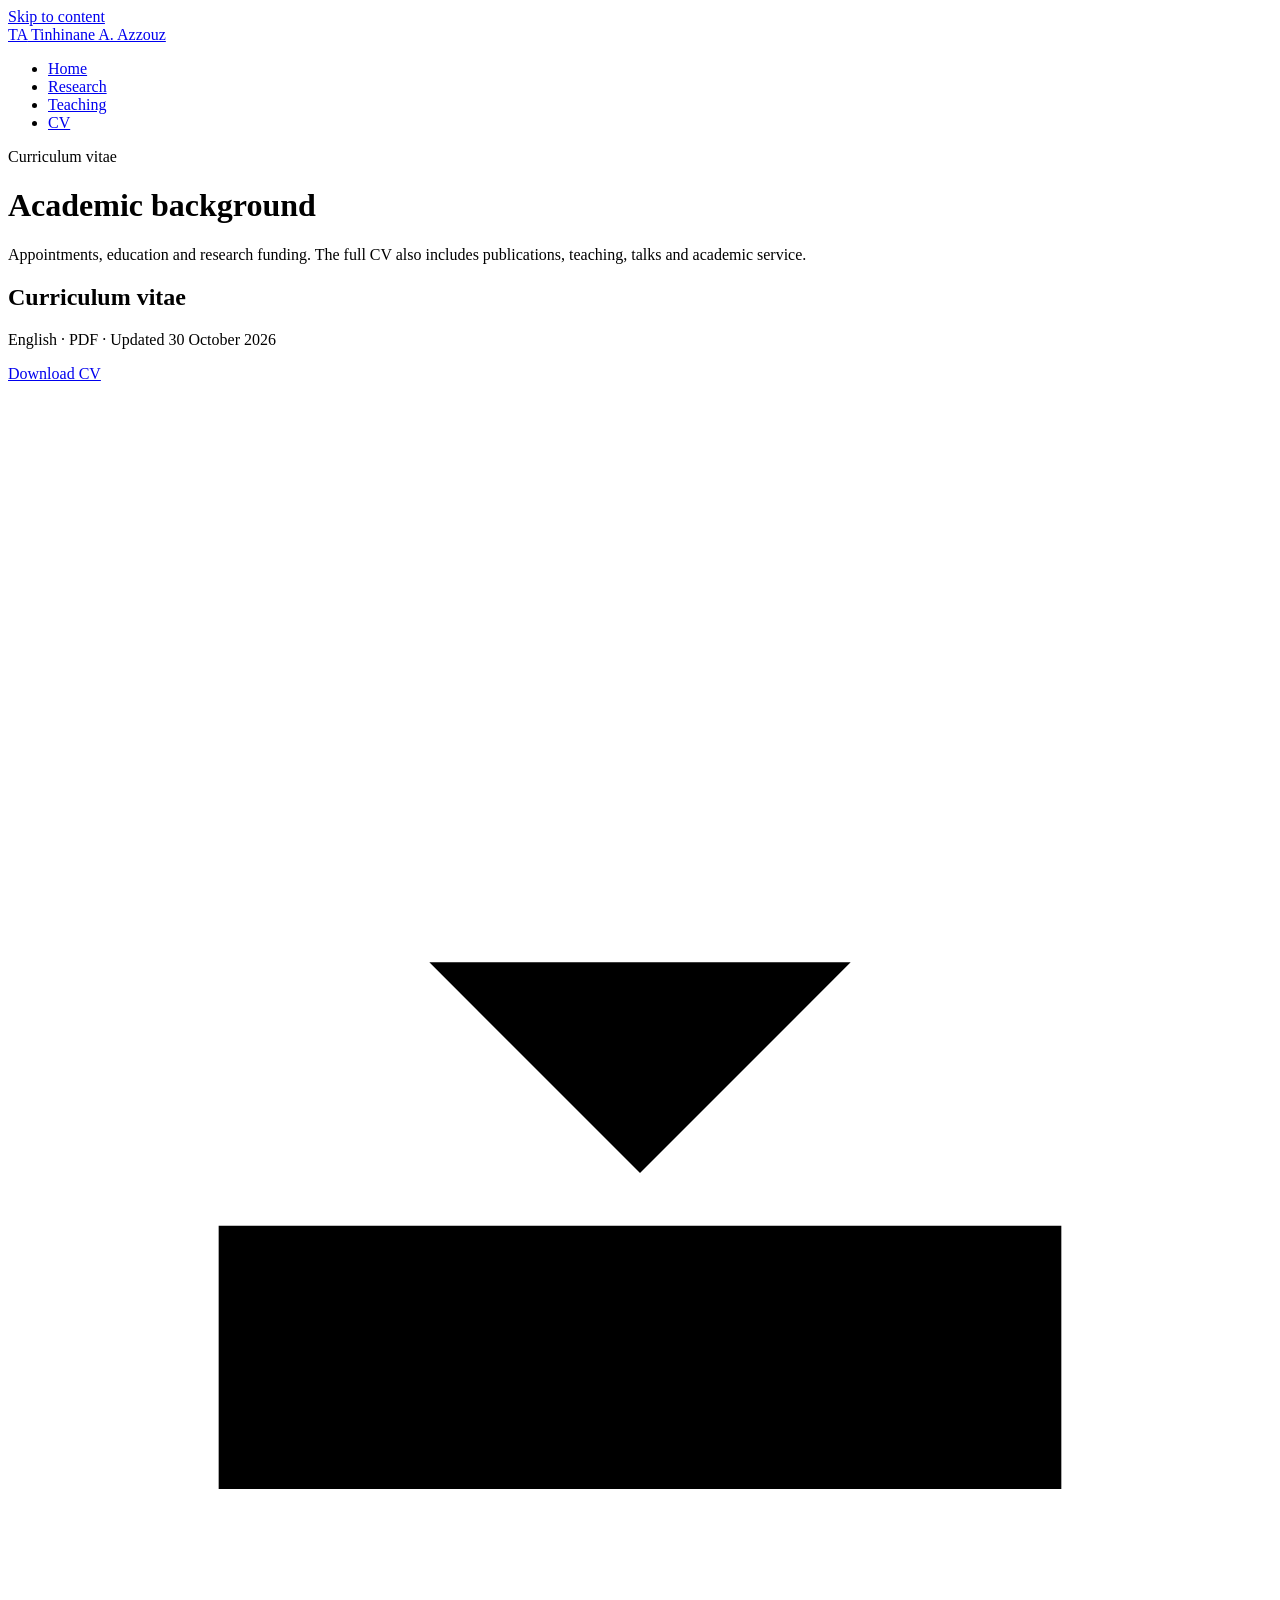
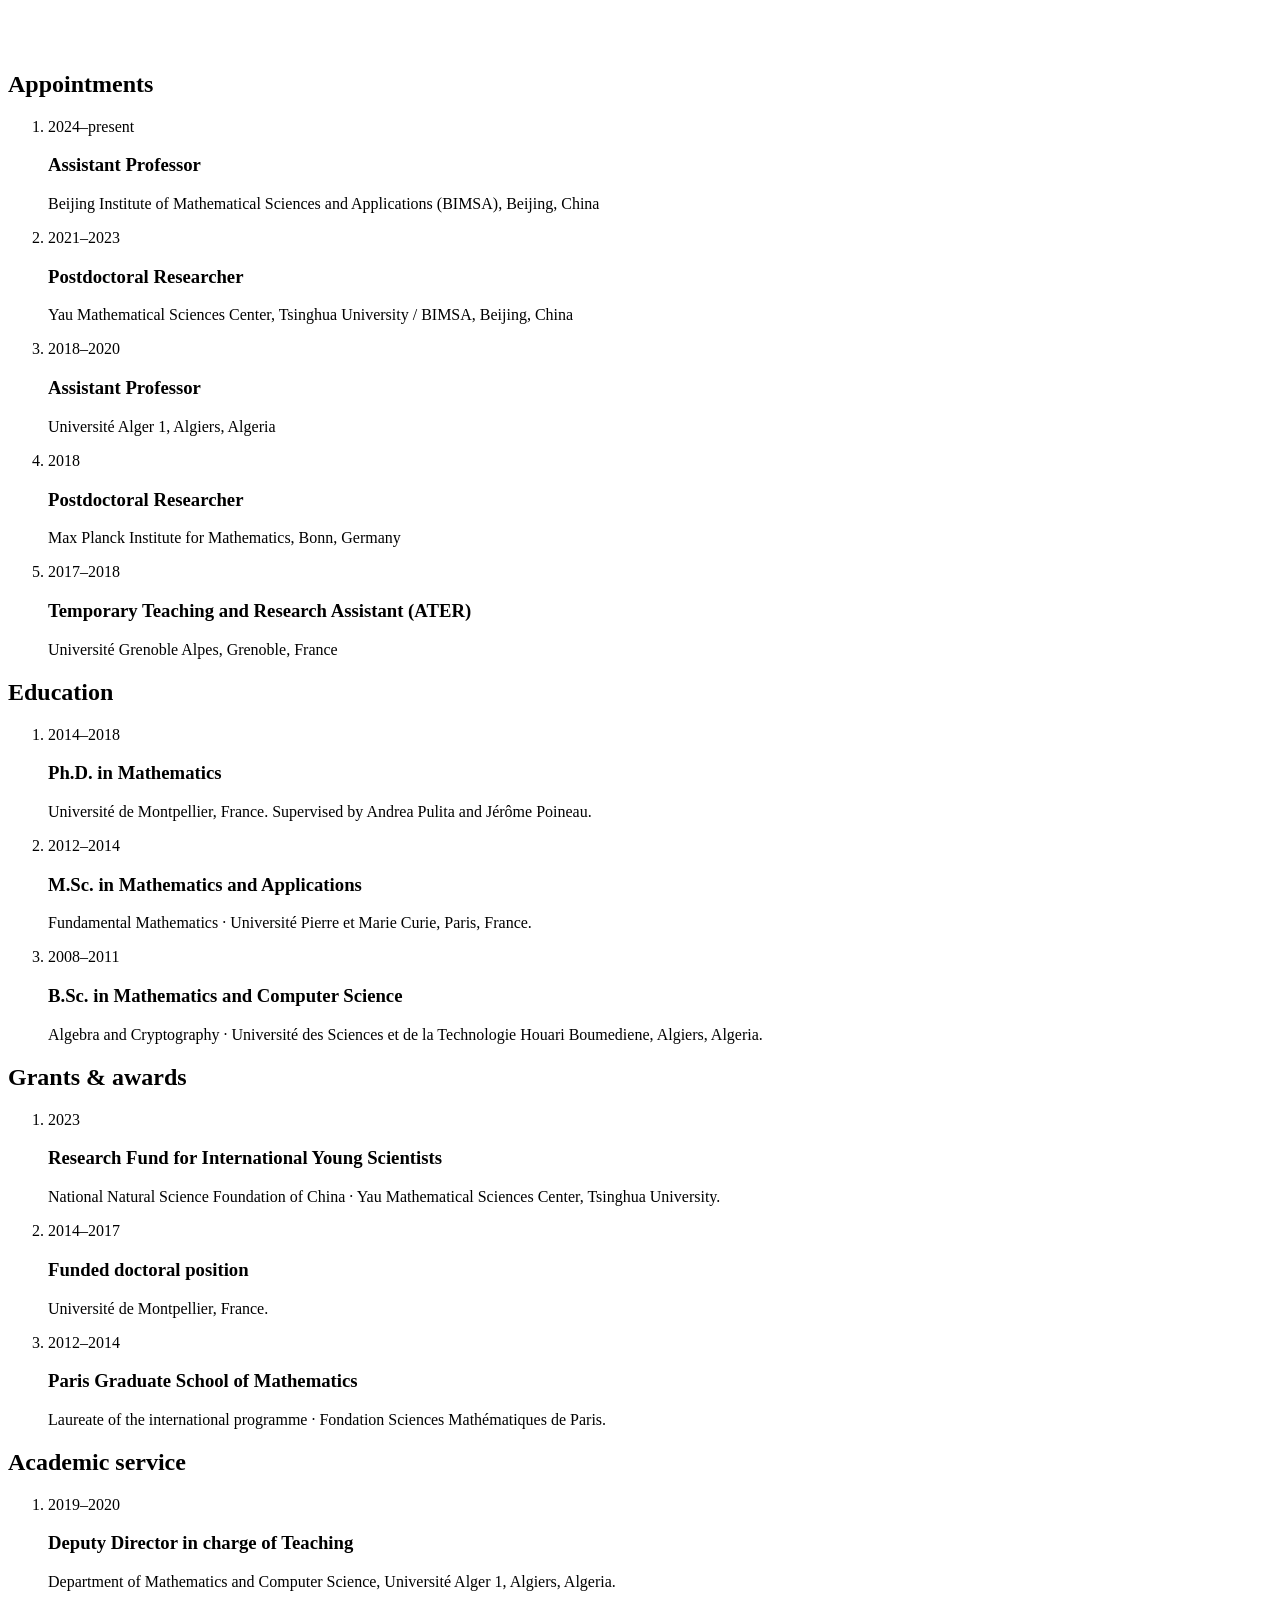
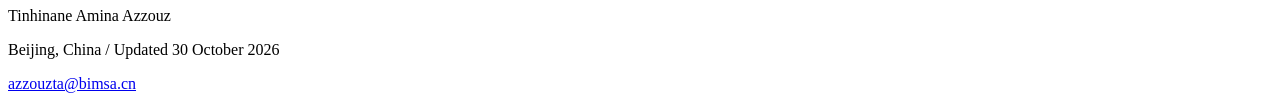
==== cv.html @ 10f367b9 "Create academic website with research, teaching and CV pages" ====
<!doctype html>
<html lang="en"><head><meta charset="utf-8"><meta name="viewport" content="width=device-width, initial-scale=1"><meta name="color-scheme" content="light"><meta name="theme-color" content="#f8f6f0"><title>Curriculum vitae | Tinhinane Amina Azzouz</title><meta name="description" content="Academic CV of Tinhinane Amina Azzouz: appointments, education, publications, teaching and research funding."><meta name="author" content="Tinhinane Amina Azzouz"><link rel="stylesheet" href="assets/site.css"><link rel="icon" href="assets/favicon.svg" type="image/svg+xml"></head><body class="cv-page"><a class="skip-link" href="#main">Skip to content</a><header class="site-header"><div class="wrap header-inner"><a class="wordmark" href="index.html"><span aria-hidden="true">TA</span> Tinhinane A. Azzouz</a><nav aria-label="Main navigation"><ul class="main-nav"><li><a href="index.html">Home</a></li><li><a href="research.html">Research</a></li><li><a href="teaching.html">Teaching</a></li><li><a href="cv.html" aria-current="page" class="nav-cv">CV</a></li></ul></nav></div></header><main id="main" class="wrap">
<header class="page-header"><p class="eyebrow">Curriculum vitae</p><h1>Academic background</h1><p class="page-description">Appointments, education and research funding. The full CV also includes publications, teaching, talks and academic service.</p></header>
<section class="cv-download" aria-labelledby="download-title"><div><h2 id="download-title">Curriculum vitae</h2><p>English · PDF · Updated 30 October 2026</p></div><a class="button" href="files/CV_Tinhinane_Amina_Azzouz.pdf" download>Download CV <svg viewBox="0 0 24 24" aria-hidden="true"><path d="M12 3v12m-4-4 4 4 4-4M4 16v5h16v-5"/></svg></a></section>
<section class="content-section" aria-labelledby="appointments-title"><div class="section-heading"><h2 id="appointments-title">Appointments</h2></div><ol class="timeline"><li><p class="time">2024–present</p><div><h3>Assistant Professor</h3><p>Beijing Institute of Mathematical Sciences and Applications (BIMSA), Beijing, China</p></div></li><li><p class="time">2021–2023</p><div><h3>Postdoctoral Researcher</h3><p>Yau Mathematical Sciences Center, Tsinghua University / BIMSA, Beijing, China</p></div></li><li><p class="time">2018–2020</p><div><h3>Assistant Professor</h3><p>Université Alger 1, Algiers, Algeria</p></div></li><li><p class="time">2018</p><div><h3>Postdoctoral Researcher</h3><p>Max Planck Institute for Mathematics, Bonn, Germany</p></div></li><li><p class="time">2017–2018</p><div><h3>Temporary Teaching and Research Assistant (ATER)</h3><p>Université Grenoble Alpes, Grenoble, France</p></div></li></ol></section>
<section class="content-section" aria-labelledby="education-title"><div class="section-heading"><h2 id="education-title">Education</h2></div><ol class="timeline"><li><p class="time">2014–2018</p><div><h3>Ph.D. in Mathematics</h3><p>Université de Montpellier, France. Supervised by Andrea Pulita and Jérôme Poineau.</p></div></li><li><p class="time">2012–2014</p><div><h3>M.Sc. in Mathematics and Applications</h3><p>Fundamental Mathematics · Université Pierre et Marie Curie, Paris, France.</p></div></li><li><p class="time">2008–2011</p><div><h3>B.Sc. in Mathematics and Computer Science</h3><p>Algebra and Cryptography · Université des Sciences et de la Technologie Houari Boumediene, Algiers, Algeria.</p></div></li></ol></section>
<section class="content-section" aria-labelledby="funding-title"><div class="section-heading"><h2 id="funding-title">Grants &amp; awards</h2></div><ol class="timeline"><li><p class="time">2023</p><div><h3>Research Fund for International Young Scientists</h3><p>National Natural Science Foundation of China · Yau Mathematical Sciences Center, Tsinghua University.</p></div></li><li><p class="time">2014–2017</p><div><h3>Funded doctoral position</h3><p>Université de Montpellier, France.</p></div></li><li><p class="time">2012–2014</p><div><h3>Paris Graduate School of Mathematics</h3><p>Laureate of the international programme · Fondation Sciences Mathématiques de Paris.</p></div></li></ol></section>
<section class="content-section last-section" aria-labelledby="service-title"><div class="section-heading"><h2 id="service-title">Academic service</h2></div><ol class="timeline"><li><p class="time">2019–2020</p><div><h3>Deputy Director in charge of Teaching</h3><p>Department of Mathematics and Computer Science, Université Alger 1, Algiers, Algeria.</p></div></li></ol></section>
</main><footer class="site-footer"><div class="wrap footer-inner"><span>Tinhinane Amina Azzouz</span><p>Beijing, China <span class="inline-divider" aria-hidden="true">/</span> Updated 30 October 2026</p><a href="mailto:azzouzta@bimsa.cn">azzouzta@bimsa.cn</a></div></footer></body></html>
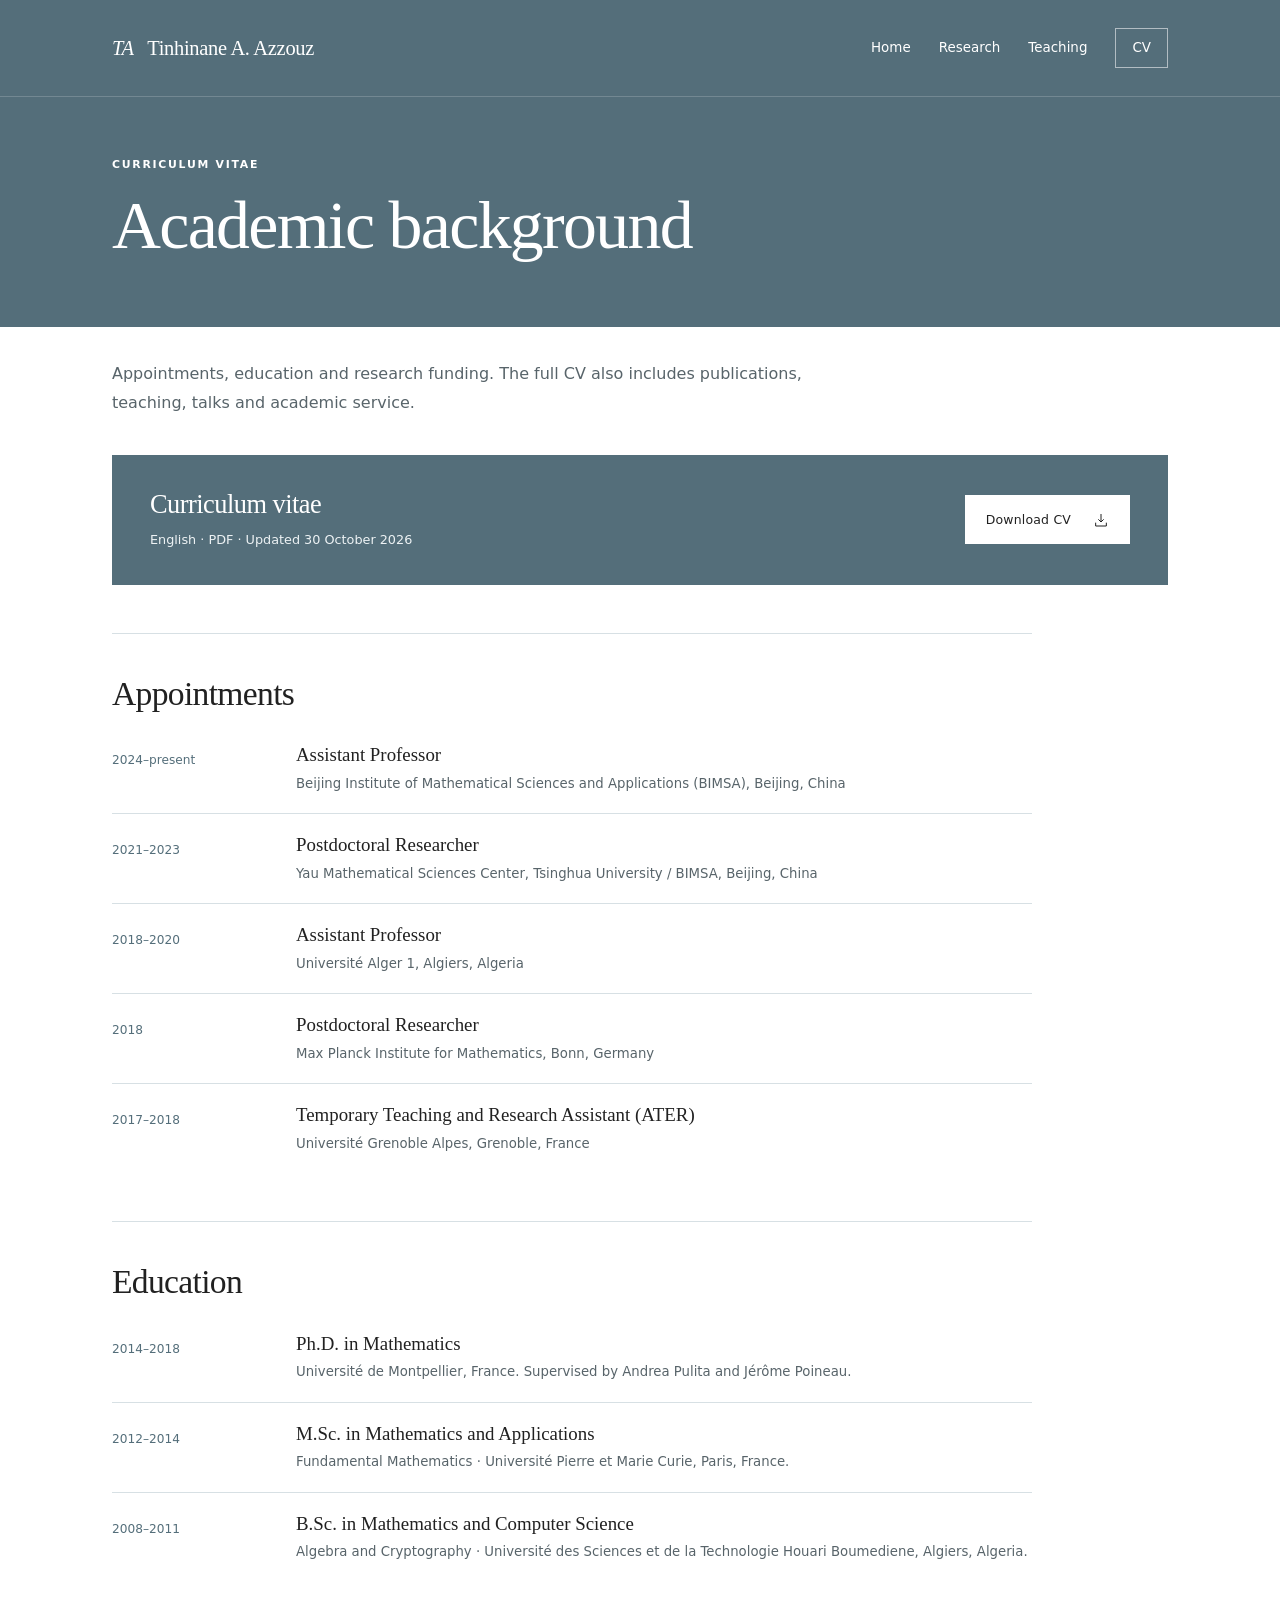
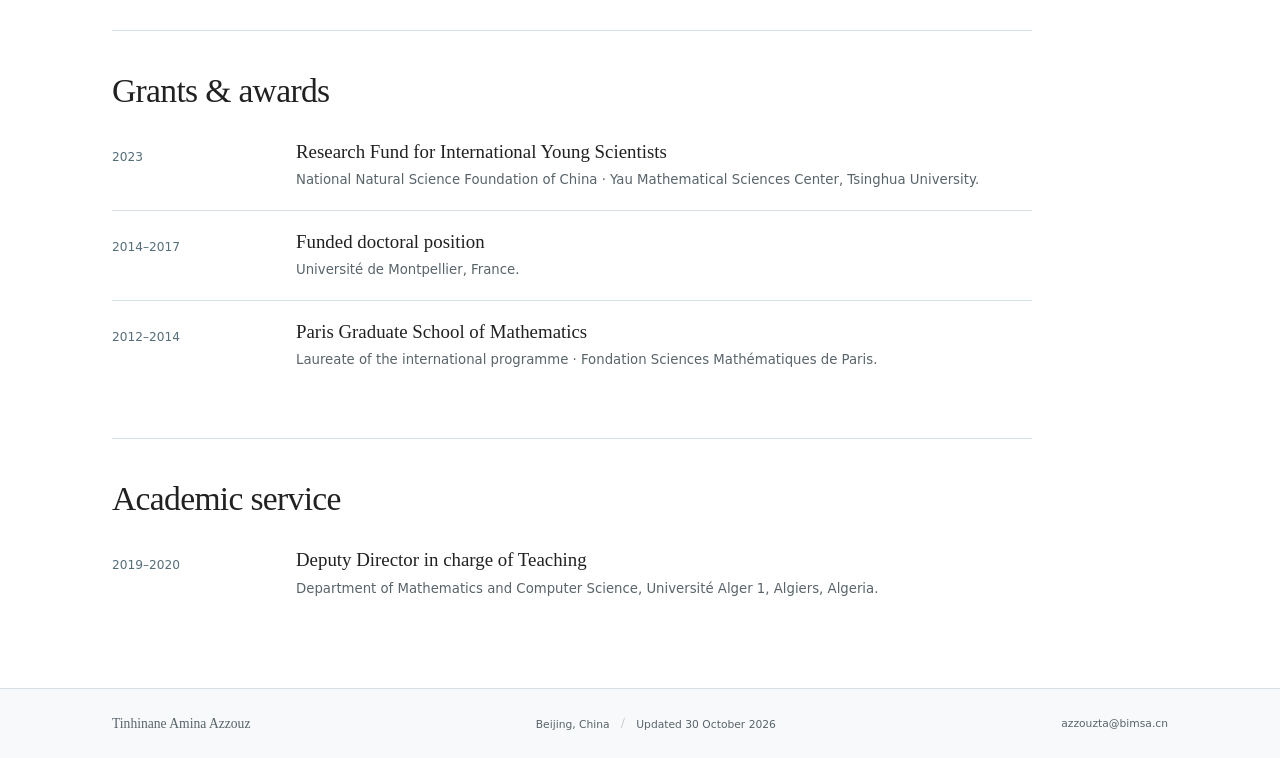
==== commit 398ef359: "Apply original Google Sites banners across academic pages" ====
--- a/cv.html
+++ b/cv.html
@@ -1,9 +1,9 @@
 <!doctype html>
-<html lang="en"><head><meta charset="utf-8"><meta name="viewport" content="width=device-width, initial-scale=1"><meta name="color-scheme" content="light"><meta name="theme-color" content="#f8f6f0"><title>Curriculum vitae | Tinhinane Amina Azzouz</title><meta name="description" content="Academic CV of Tinhinane Amina Azzouz: appointments, education, publications, teaching and research funding."><meta name="author" content="Tinhinane Amina Azzouz"><link rel="stylesheet" href="assets/site.css"><link rel="icon" href="assets/favicon.svg" type="image/svg+xml"></head><body class="cv-page"><a class="skip-link" href="#main">Skip to content</a><header class="site-header"><div class="wrap header-inner"><a class="wordmark" href="index.html"><span aria-hidden="true">TA</span> Tinhinane A. Azzouz</a><nav aria-label="Main navigation"><ul class="main-nav"><li><a href="index.html">Home</a></li><li><a href="research.html">Research</a></li><li><a href="teaching.html">Teaching</a></li><li><a href="cv.html" aria-current="page" class="nav-cv">CV</a></li></ul></nav></div></header><main id="main" class="wrap">
-<header class="page-header"><p class="eyebrow">Curriculum vitae</p><h1>Academic background</h1><p class="page-description">Appointments, education and research funding. The full CV also includes publications, teaching, talks and academic service.</p></header>
+<html lang="en"><head><meta charset="utf-8"><meta name="viewport" content="width=device-width, initial-scale=1"><meta name="color-scheme" content="light"><meta name="theme-color" content="#546e7a"><title>Curriculum vitae | Tinhinane Amina Azzouz</title><meta name="description" content="Academic CV of Tinhinane Amina Azzouz: appointments, education, publications, teaching and research funding."><meta name="author" content="Tinhinane Amina Azzouz"><link rel="stylesheet" href="assets/site.css"><link rel="icon" href="assets/favicon.svg" type="image/svg+xml"></head><body class="cv-page"><a class="skip-link" href="#main">Skip to content</a><header class="site-header"><div class="wrap header-inner"><a class="wordmark" href="index.html"><span aria-hidden="true">TA</span> Tinhinane A. Azzouz</a><nav aria-label="Main navigation"><ul class="main-nav"><li><a href="index.html">Home</a></li><li><a href="research.html">Research</a></li><li><a href="teaching.html">Teaching</a></li><li><a href="cv.html" aria-current="page" class="nav-cv">CV</a></li></ul></nav></div></header><main id="main"><header class="color-banner" aria-labelledby="page-title"><div class="wrap banner-inner"><p class="eyebrow">Curriculum vitae</p><h1 id="page-title">Academic background</h1></div></header><div class="wrap">
+<div class="page-introduction"><p class="page-description">Appointments, education and research funding. The full CV also includes publications, teaching, talks and academic service.</p></div>
 <section class="cv-download" aria-labelledby="download-title"><div><h2 id="download-title">Curriculum vitae</h2><p>English · PDF · Updated 30 October 2026</p></div><a class="button" href="files/CV_Tinhinane_Amina_Azzouz.pdf" download>Download CV <svg viewBox="0 0 24 24" aria-hidden="true"><path d="M12 3v12m-4-4 4 4 4-4M4 16v5h16v-5"/></svg></a></section>
 <section class="content-section" aria-labelledby="appointments-title"><div class="section-heading"><h2 id="appointments-title">Appointments</h2></div><ol class="timeline"><li><p class="time">2024–present</p><div><h3>Assistant Professor</h3><p>Beijing Institute of Mathematical Sciences and Applications (BIMSA), Beijing, China</p></div></li><li><p class="time">2021–2023</p><div><h3>Postdoctoral Researcher</h3><p>Yau Mathematical Sciences Center, Tsinghua University / BIMSA, Beijing, China</p></div></li><li><p class="time">2018–2020</p><div><h3>Assistant Professor</h3><p>Université Alger 1, Algiers, Algeria</p></div></li><li><p class="time">2018</p><div><h3>Postdoctoral Researcher</h3><p>Max Planck Institute for Mathematics, Bonn, Germany</p></div></li><li><p class="time">2017–2018</p><div><h3>Temporary Teaching and Research Assistant (ATER)</h3><p>Université Grenoble Alpes, Grenoble, France</p></div></li></ol></section>
 <section class="content-section" aria-labelledby="education-title"><div class="section-heading"><h2 id="education-title">Education</h2></div><ol class="timeline"><li><p class="time">2014–2018</p><div><h3>Ph.D. in Mathematics</h3><p>Université de Montpellier, France. Supervised by Andrea Pulita and Jérôme Poineau.</p></div></li><li><p class="time">2012–2014</p><div><h3>M.Sc. in Mathematics and Applications</h3><p>Fundamental Mathematics · Université Pierre et Marie Curie, Paris, France.</p></div></li><li><p class="time">2008–2011</p><div><h3>B.Sc. in Mathematics and Computer Science</h3><p>Algebra and Cryptography · Université des Sciences et de la Technologie Houari Boumediene, Algiers, Algeria.</p></div></li></ol></section>
 <section class="content-section" aria-labelledby="funding-title"><div class="section-heading"><h2 id="funding-title">Grants &amp; awards</h2></div><ol class="timeline"><li><p class="time">2023</p><div><h3>Research Fund for International Young Scientists</h3><p>National Natural Science Foundation of China · Yau Mathematical Sciences Center, Tsinghua University.</p></div></li><li><p class="time">2014–2017</p><div><h3>Funded doctoral position</h3><p>Université de Montpellier, France.</p></div></li><li><p class="time">2012–2014</p><div><h3>Paris Graduate School of Mathematics</h3><p>Laureate of the international programme · Fondation Sciences Mathématiques de Paris.</p></div></li></ol></section>
 <section class="content-section last-section" aria-labelledby="service-title"><div class="section-heading"><h2 id="service-title">Academic service</h2></div><ol class="timeline"><li><p class="time">2019–2020</p><div><h3>Deputy Director in charge of Teaching</h3><p>Department of Mathematics and Computer Science, Université Alger 1, Algiers, Algeria.</p></div></li></ol></section>
-</main><footer class="site-footer"><div class="wrap footer-inner"><span>Tinhinane Amina Azzouz</span><p>Beijing, China <span class="inline-divider" aria-hidden="true">/</span> Updated 30 October 2026</p><a href="mailto:azzouzta@bimsa.cn">azzouzta@bimsa.cn</a></div></footer></body></html>+</div></main><footer class="site-footer"><div class="wrap footer-inner"><span>Tinhinane Amina Azzouz</span><p>Beijing, China <span class="inline-divider" aria-hidden="true">/</span> Updated 30 October 2026</p><a href="mailto:azzouzta@bimsa.cn">azzouzta@bimsa.cn</a></div></footer></body></html>
--- a/assets/site.css
+++ b/assets/site.css
@@ -0,0 +1,46 @@
+@charset "UTF-8";
+:root{--paper:#ffffff;--paper-deep:#f0f4f6;--ink:#212121;--muted:#58646a;--accent:#546e7a;--accent-dark:#3c535f;--rule:#d7e0e4;--white:#ffffff;--serif:Georgia,"Times New Roman",serif;--sans:system-ui,-apple-system,BlinkMacSystemFont,"Segoe UI",sans-serif;--max:1120px}
+*{box-sizing:border-box}html{scroll-behavior:smooth;scroll-padding-top:7rem}body{margin:0;background:var(--paper);color:var(--ink);font-family:var(--sans);font-size:16px;line-height:1.7;-webkit-font-smoothing:antialiased}a{color:inherit;text-underline-offset:.2em;text-decoration-thickness:1px}a:hover{color:var(--accent)}a:focus-visible,button:focus-visible{outline:3px solid var(--accent);outline-offset:5px;border-radius:1px}img{max-width:100%;display:block}h1,h2,h3,p,ul,ol,dl,figure{margin:0}h1,h2,h3{font-family:var(--serif);font-weight:400;line-height:1.2}h1{letter-spacing:-.035em}h2{font-size:2.1rem;letter-spacing:-.02em}h3{font-size:1.3rem}p+p{margin-top:1rem}ul,ol{padding-left:1.2rem}i{font-family:var(--serif)}.wrap{max-width:var(--max);margin:auto;padding:0 32px}.skip-link{position:fixed;z-index:100;top:-80px;left:16px;background:var(--ink);color:white;padding:10px 20px}.skip-link:focus{top:12px}.site-header{border-bottom:1px solid var(--rule);background:var(--paper)}.header-inner{min-height:96px;display:flex;align-items:center;justify-content:space-between;gap:24px}.wordmark{font-family:var(--serif);font-size:1.28rem;line-height:1.2;letter-spacing:-.015em;text-decoration:none;white-space:nowrap}.wordmark span{font-style:italic;color:var(--accent);margin-right:9px}.main-nav{display:flex;align-items:center;gap:28px;list-style:none;padding:0}.main-nav a{font-size:.84rem;text-decoration:none;display:block;padding:12px 0;position:relative}.main-nav a[aria-current=page]{color:var(--accent)}.main-nav a[aria-current=page]:after{content:"";position:absolute;bottom:3px;left:0;right:0;height:2px;background:var(--accent)}.main-nav .nav-cv{border:1px solid var(--rule);padding:8px 16px}.main-nav .nav-cv[aria-current=page]:after{display:none}.eyebrow{font-size:.68rem;font-weight:650;letter-spacing:.16em;text-transform:uppercase;color:var(--accent);line-height:1.65}.hero{display:grid;grid-template-columns:1.45fr .75fr;gap:80px;align-items:center;padding:78px 0 84px}.hero h1{font-size:clamp(3.3rem,5.7vw,5rem);margin:20px 0 24px;line-height:1.05}.hero h1 span{display:block}.hero-intro{font-family:var(--serif);font-size:1.45rem;line-height:1.5;max-width:590px}.affiliation{margin-top:21px;font-size:.9rem;line-height:1.7;color:var(--muted);max-width:480px}.affiliation a{text-decoration:none}.hero-actions{display:flex;flex-wrap:wrap;align-items:center;gap:24px;margin-top:32px}.button{display:inline-flex;align-items:center;justify-content:center;gap:22px;background:var(--accent);color:var(--white);font-size:.78rem;text-decoration:none;letter-spacing:.015em;padding:13px 20px;border:1px solid var(--accent)}.button:hover{background:var(--accent-dark);border-color:var(--accent-dark);color:white}.button svg{width:16px;height:16px;stroke:currentColor;fill:none;stroke-width:1.5}.text-link{font-size:.8rem;display:inline-flex;gap:12px;align-items:center;text-decoration:none;border-bottom:1px solid var(--rule);padding-bottom:3px}.text-link:hover{border-color:var(--accent)}.portrait{max-width:310px;justify-self:end;width:100%;position:relative}.portrait:before{content:"";position:absolute;top:-12px;right:-12px;bottom:45px;left:12px;border:1px solid var(--rule);z-index:-1}.portrait-image{width:100%;height:auto;aspect-ratio:4/5;object-fit:cover;object-position:center 28%;background:var(--paper-deep);filter:none}.portrait figcaption{font-size:.69rem;color:var(--muted);padding-top:14px;display:flex;justify-content:space-between;gap:10px}.portrait figcaption span:last-child{color:var(--accent)}.section-band{border-top:1px solid var(--rule);padding:45px 0}.section-title{font-size:.67rem;letter-spacing:.14em;text-transform:uppercase;font-family:var(--sans);font-weight:650;color:var(--muted)}.split-section{display:grid;grid-template-columns:220px 1fr;gap:48px}.about-copy{max-width:720px;font-size:.97rem}.about-copy .research-line{color:var(--muted);font-size:.86rem;border-left:2px solid var(--accent);padding-left:20px;margin-top:24px}.news-grid{display:grid;grid-template-columns:1fr 1fr;gap:58px;margin-top:28px}.news-item+.news-item{border-left:1px solid var(--rule);padding-left:58px}.date-line{font-size:.7rem;letter-spacing:.035em;color:var(--accent);margin-bottom:12px}.news-item h3{font-size:1.4rem;line-height:1.35;margin-bottom:12px}.news-item p{font-size:.84rem;color:var(--muted);line-height:1.7}.news-item .text-link{margin-top:18px}.home-preprint{display:grid;grid-template-columns:1fr auto;gap:24px;align-items:center;background:var(--paper-deep);padding:26px 30px;margin:0 0 58px;border-left:2px solid var(--accent)}.home-preprint p{font-size:.83rem;color:var(--muted);margin-top:5px}.home-preprint h3{font-size:1.2rem;line-height:1.35}.contact-section{padding:50px 0 58px;display:grid;grid-template-columns:220px 1fr;gap:48px;border-top:1px solid var(--rule)}.contact-grid{display:grid;grid-template-columns:1fr 1fr;gap:24px}.contact-label{font-size:.68rem;letter-spacing:.08em;text-transform:uppercase;color:var(--muted);margin-bottom:8px}.contact-email{font-family:var(--serif);font-size:1.35rem;text-decoration:none}.contact-address{font-size:.85rem;color:var(--muted);line-height:1.8}.contact-grid .text-link{margin-top:10px}.site-footer{border-top:1px solid var(--rule);font-size:.67rem;color:var(--muted);padding:23px 0}.footer-inner{display:flex;justify-content:space-between;gap:20px;align-items:center}.footer-inner a{text-decoration:none}.footer-inner span:first-child{font-family:var(--serif);font-size:.85rem}.page-header{padding:65px 0 40px;max-width:820px}.page-header h1{font-size:clamp(3rem,5.6vw,4.25rem);margin:14px 0 21px}.page-description{font-size:1rem;color:var(--muted);line-height:1.8;max-width:760px}.page-jump{list-style:none;padding:0;display:flex;flex-wrap:wrap;gap:12px 29px;margin-top:26px}.page-jump a{font-size:.76rem;color:var(--accent);text-decoration:none;border-bottom:1px solid transparent;padding-bottom:2px}.page-jump a:hover{border-bottom-color:var(--accent)}.content-section{border-top:1px solid var(--rule);padding:40px 0 48px}.section-heading{display:flex;justify-content:space-between;gap:20px;align-items:baseline;margin-bottom:28px}.section-heading .aside{font-size:.72rem;color:var(--muted)}.pub-list{list-style:none;padding:0}.pub{display:grid;grid-template-columns:90px 1fr;gap:34px;padding:27px 0;border-top:1px solid var(--rule)}.pub:first-child{padding-top:0;border-top:0}.pub:last-child{padding-bottom:0}.pub-year{font-size:.8rem;color:var(--accent);font-weight:500;padding-top:5px}.pub h3{font-size:1.3rem;line-height:1.4;max-width:810px}.pub h3 a{text-decoration:none}.pub-authors{font-size:.8rem;color:var(--muted);margin-top:8px}.pub-journal{font-size:.84rem;margin-top:7px;color:var(--muted)}.pub-journal em{color:var(--ink)}.pub-links{display:flex;gap:18px;flex-wrap:wrap;margin-top:12px}.pub-links a{font-size:.71rem;text-decoration:none;color:var(--accent);border-bottom:1px solid #b8c8d0;line-height:1.5}.pub-links a:hover{border-color:var(--accent-dark)}.projects-grid{display:grid;grid-template-columns:repeat(3,1fr);gap:36px}.project{padding-top:5px}.project .project-number{font-family:var(--serif);font-size:1.05rem;color:var(--accent);margin-bottom:11px}.project h3{font-size:1.2rem;line-height:1.4}.project p{font-size:.82rem;color:var(--muted);margin-top:12px}.thesis-block{display:grid;grid-template-columns:90px 1fr;gap:34px}.thesis-block h3{font-size:1.35rem;line-height:1.4}.thesis-block p{font-size:.85rem;color:var(--muted);margin-top:9px}.talk-list{list-style:none;padding:0}.talk{display:grid;grid-template-columns:135px 1fr;gap:30px;border-top:1px solid var(--rule);padding:22px 0}.talk:first-child{border-top:0;padding-top:0}.talk-date{font-size:.75rem;color:var(--accent);padding-top:3px}.talk h3{font-family:var(--sans);font-size:.94rem;font-weight:500;line-height:1.6}.talk p{font-size:.8rem;color:var(--muted);margin-top:4px}.talk a{color:var(--accent);font-size:.72rem;display:inline-block;margin-top:7px;text-decoration:none}.current-course{display:grid;grid-template-columns:1fr 260px;gap:52px;padding-bottom:40px}.course-title{font-size:2.05rem;line-height:1.3;max-width:650px;margin-top:14px}.course-intro{font-size:.92rem;color:var(--muted);margin-top:20px;max-width:640px}.course-meta{border-left:1px solid var(--rule);padding-left:28px}.course-meta div+div{margin-top:18px}.course-meta dt{font-size:.65rem;text-transform:uppercase;letter-spacing:.1em;color:var(--muted);margin-bottom:4px}.course-meta dd{font-size:.81rem;margin:0;line-height:1.7}.course-main .button{margin-top:24px}.syllabus{background:var(--paper-deep);padding:26px 30px;display:grid;grid-template-columns:1fr 1fr;gap:40px}.syllabus h3{font-family:var(--sans);font-size:.72rem;letter-spacing:.08em;text-transform:uppercase;font-weight:600;margin-bottom:14px}.syllabus ul{font-size:.83rem;color:var(--muted);line-height:1.9}.syllabus p{font-size:.83rem;color:var(--muted)}.course-list{list-style:none;padding:0}.course-row{display:grid;grid-template-columns:140px 1fr auto;gap:30px;border-top:1px solid var(--rule);padding:23px 0;align-items:baseline}.course-row:first-child{border-top:0;padding-top:0}.course-row h3{font-size:1.2rem;line-height:1.4}.course-row p{font-size:.76rem;color:var(--muted);margin-top:5px}.course-row .term{font-size:.74rem;color:var(--accent)}.course-row>a{font-size:.72rem;color:var(--accent);white-space:nowrap}.course-note{font-size:.81rem;color:var(--muted);max-width:720px;margin-top:5px}.cv-download{background:var(--ink);color:var(--white);padding:34px 38px;display:flex;justify-content:space-between;align-items:center;gap:32px;margin-bottom:48px}.cv-download h2{font-size:1.65rem}.cv-download p{font-size:.8rem;color:#edf2f4;margin-top:9px}.cv-download .button{background:var(--paper);color:var(--ink);border-color:var(--paper);flex-shrink:0}.cv-download .button:hover{background:#e3ecf0;border-color:#e3ecf0}.timeline{list-style:none;padding:0}.timeline li{display:grid;grid-template-columns:150px 1fr;gap:34px;padding:18px 0;border-top:1px solid var(--rule)}.timeline li:first-child{border-top:0;padding-top:0}.timeline .time{font-size:.76rem;color:var(--accent);padding-top:4px}.timeline h3{font-size:1.18rem;line-height:1.4}.timeline p{font-size:.83rem;color:var(--muted);margin-top:4px}.cv-page .content-section{max-width:920px}.cv-page .page-header{max-width:820px}.small-note{font-size:.76rem;color:var(--muted);margin-top:18px}.inline-divider{margin:0 8px;color:#b4b9b2}.last-section{padding-bottom:70px}.sr-only{position:absolute;width:1px;height:1px;overflow:hidden;clip:rect(0,0,0,0);white-space:nowrap}::selection{background:#dce8ee;color:var(--ink)}
+@media(min-width:1450px){.hero{padding-top:90px;padding-bottom:90px}}
+@media(max-width:900px){.hero{gap:42px;grid-template-columns:1.3fr .75fr}.hero h1{font-size:3.9rem}.hero-intro{font-size:1.28rem}.split-section,.contact-section{grid-template-columns:150px 1fr;gap:30px}.news-grid{gap:35px}.news-item+.news-item{padding-left:35px}.projects-grid{gap:26px}.current-course{grid-template-columns:1fr 220px;gap:32px}}
+@media(max-width:700px){.wrap{padding:0 24px}.header-inner{min-height:100px;gap:12px;flex-direction:column;justify-content:center;padding-top:18px;padding-bottom:10px}.wordmark{font-size:1.15rem}.main-nav{gap:25px}.main-nav a{font-size:.76rem;padding:6px 0}.main-nav .nav-cv{padding:5px 12px}.main-nav a[aria-current=page]:after{bottom:0}.hero{grid-template-columns:1fr;gap:36px;padding:45px 0 45px}.hero h1{font-size:3.6rem;margin-top:16px}.hero-intro{font-size:1.3rem;max-width:540px}.hero-actions{margin-top:25px}.portrait{justify-self:start;max-width:235px;margin-top:4px}.portrait-image{aspect-ratio:4/4.5}.portrait:before{bottom:42px}.split-section,.contact-section{grid-template-columns:1fr;gap:22px}.section-band{padding:32px 0}.news-grid{grid-template-columns:1fr;gap:28px;margin-top:22px}.news-item+.news-item{border-left:0;border-top:1px solid var(--rule);padding:26px 0 0}.home-preprint{grid-template-columns:1fr;padding:24px;gap:18px;margin-bottom:38px}.home-preprint .text-link{justify-self:start}.contact-grid{gap:26px}.contact-section{padding:35px 0 42px}.footer-inner{align-items:flex-start;flex-direction:column;gap:5px}.page-header{padding:43px 0 32px}.page-header h1{font-size:3.3rem}.page-description{font-size:.94rem}.page-jump{gap:10px 24px}.content-section{padding:31px 0 36px}.section-heading h2{font-size:1.8rem}.section-heading{margin-bottom:23px}.pub{grid-template-columns:46px 1fr;gap:20px;padding:23px 0}.pub h3{font-size:1.15rem}.pub-year{font-size:.72rem}.projects-grid{grid-template-columns:1fr;gap:28px}.project{display:grid;grid-template-columns:35px 1fr;column-gap:15px}.project .project-number{grid-row:span 2;margin:0}.project p{margin-top:7px}.thesis-block{grid-template-columns:46px 1fr;gap:20px}.thesis-block h3{font-size:1.2rem}.talk{grid-template-columns:105px 1fr;gap:20px}.talk-date{font-size:.71rem}.talk h3{font-size:.89rem}.current-course{grid-template-columns:1fr;gap:27px;padding-bottom:28px}.course-title{font-size:1.85rem}.course-meta{border-left:0;border-top:1px solid var(--rule);padding:22px 0 0;display:grid;grid-template-columns:1fr 1fr;gap:19px 24px}.course-meta div+div{margin-top:0}.syllabus{grid-template-columns:1fr;gap:24px;padding:24px}.course-row{grid-template-columns:1fr auto;gap:6px 24px;padding:22px 0}.course-row .term{grid-column:1 / -1}.course-row h3{font-size:1.1rem}.course-row>a{align-self:center}.cv-download{padding:27px 26px;flex-direction:column;align-items:flex-start;gap:21px;margin-bottom:32px}.timeline li{grid-template-columns:110px 1fr;gap:20px}.timeline h3{font-size:1.08rem}.timeline .time{font-size:.71rem}.last-section{padding-bottom:46px}}
+@media(max-width:400px){.wrap{padding:0 20px}.main-nav{gap:21px}.hero h1{font-size:3.12rem}.hero-intro{font-size:1.2rem}.hero-actions{gap:19px}.button{padding:12px 17px;gap:15px}.contact-grid{grid-template-columns:1fr}.page-header h1{font-size:2.9rem}.pub,.thesis-block{grid-template-columns:1fr;gap:7px}.pub-year{padding:0}.talk{grid-template-columns:1fr;gap:6px}.timeline li{grid-template-columns:1fr;gap:6px}.timeline .time{padding:0}.section-heading{flex-direction:column;gap:5px}}
+@media(prefers-reduced-motion:reduce){html{scroll-behavior:auto}}
+@media print{body{background:white;color:black;font-size:10pt}.site-header,.site-footer,.hero-actions,.page-jump,.button,.cv-download{display:none}.wrap{max-width:none;padding:0}.hero{padding-top:0;gap:30px}.hero h1{font-size:34pt}.hero-intro{font-size:15pt}.portrait{max-width:160px}.section-band,.content-section,.contact-section{padding:20px 0;break-inside:avoid}.pub,.talk,.course-row,.timeline li{break-inside:avoid}.page-header{padding:0 0 25px}.page-header h1{font-size:34pt}a{color:inherit}.news-grid,.projects-grid{gap:25px}.news-item+.news-item{padding-left:25px}.home-preprint{margin:0 0 25px}.last-section{padding-bottom:20px}}
+
+/* Original Google Sites photographs and blue-grey palette. */
+.site-header{background:var(--accent);border-bottom:1px solid rgba(255,255,255,.18);color:var(--white)}
+.wordmark,.wordmark span,.main-nav a,.main-nav a[aria-current=page]{color:var(--white)}
+.wordmark:hover,.main-nav a:hover{color:var(--white)}
+.main-nav a[aria-current=page]:after{background:var(--white)}
+.main-nav .nav-cv{border-color:rgba(255,255,255,.55)}
+.main-nav .nav-cv:hover{background:rgba(255,255,255,.12)}
+.site-header a:focus-visible{outline-color:var(--white)}
+.image-banner,.color-banner{position:relative;isolation:isolate;background:var(--accent);color:var(--white)}
+.image-banner{overflow:hidden}
+.banner-image{position:absolute;inset:0;width:100%;height:100%;object-fit:cover;z-index:-2}
+.image-banner:after{content:"";position:absolute;inset:0;z-index:-1;background:linear-gradient(90deg,rgba(12,29,37,.66) 0%,rgba(12,29,37,.52) 54%,rgba(12,29,37,.48) 100%)}
+.image-banner-home .banner-image{object-position:center 62%}
+.image-banner-research .banner-image{object-position:center 54%}
+.image-banner-teaching .banner-image{object-position:center 40%}
+.banner-inner{min-height:300px;display:flex;flex-direction:column;justify-content:center;align-items:flex-start;padding-top:44px;padding-bottom:48px}
+.image-banner-home .banner-inner{min-height:370px}
+.banner-inner .eyebrow{color:var(--white);font-weight:600;text-shadow:0 1px 5px rgba(0,0,0,.35)}
+.banner-inner h1{font-size:clamp(3rem,5.3vw,4.6rem);line-height:1.12;letter-spacing:-.025em;margin-top:14px;max-width:950px;color:var(--white);text-shadow:0 2px 12px rgba(0,0,0,.26)}
+.image-banner-home h1{font-size:clamp(3.5rem,6vw,5.2rem);line-height:1.05}
+.image-banner-home h1 span{display:block}
+.color-banner .banner-inner{min-height:230px}
+.color-banner h1,.color-banner .eyebrow{text-shadow:none}
+.hero{padding:52px 0 58px;grid-template-columns:1.5fr .7fr;gap:80px}
+.hero-intro{font-size:1.7rem;line-height:1.5}
+.hero .portrait{max-width:250px}
+.hero .portrait:before{top:-10px;right:-10px;left:10px;bottom:43px}
+.hero .portrait-image{aspect-ratio:576/652;object-position:center;height:auto}
+.page-introduction{max-width:820px;padding:33px 0 37px}
+.page-introduction .page-jump{margin-top:22px}
+.cv-download{background:var(--accent)}
+.site-footer{background:#f7f9fa}
+@media(max-width:900px){.hero{gap:42px;grid-template-columns:1.3fr .75fr}.hero-intro{font-size:1.45rem}.image-banner-home .banner-inner{min-height:340px}}
+@media(max-width:700px){.banner-inner{min-height:250px;padding-top:36px;padding-bottom:38px}.image-banner-home .banner-inner{min-height:295px}.banner-inner h1{font-size:2.75rem;line-height:1.15;margin-top:12px}.image-banner-home h1{font-size:3.5rem;line-height:1.08}.color-banner .banner-inner{min-height:210px}.image-banner:after{background:linear-gradient(90deg,rgba(12,29,37,.65),rgba(12,29,37,.48))}.image-banner-home .banner-image{object-position:45% 62%}.image-banner-research .banner-image{object-position:60% 54%}.image-banner-teaching .banner-image{object-position:48% 40%}.hero{padding:35px 0 40px;grid-template-columns:1fr;gap:32px}.hero-intro{font-size:1.35rem}.hero .portrait{max-width:220px}.hero-actions{margin-top:23px}.page-introduction{padding:27px 0 30px}}
+@media(max-width:400px){.banner-inner h1{font-size:2.4rem}.image-banner-home h1{font-size:3rem}.image-banner-home .banner-inner{min-height:280px}.hero-intro{font-size:1.25rem}}
+@media print{.image-banner,.color-banner{background:white;color:black}.banner-image,.image-banner:after{display:none}.banner-inner,.image-banner-home .banner-inner,.color-banner .banner-inner{min-height:0;padding:0 0 20px}.banner-inner h1,.banner-inner .eyebrow{color:black;text-shadow:none}.banner-inner h1,.image-banner-home h1{font-size:32pt}.hero{padding:15px 0 22px;gap:30px;grid-template-columns:1.4fr .6fr}.hero-intro{font-size:15pt}.hero .portrait{max-width:150px}.page-introduction{padding:0 0 20px}}
